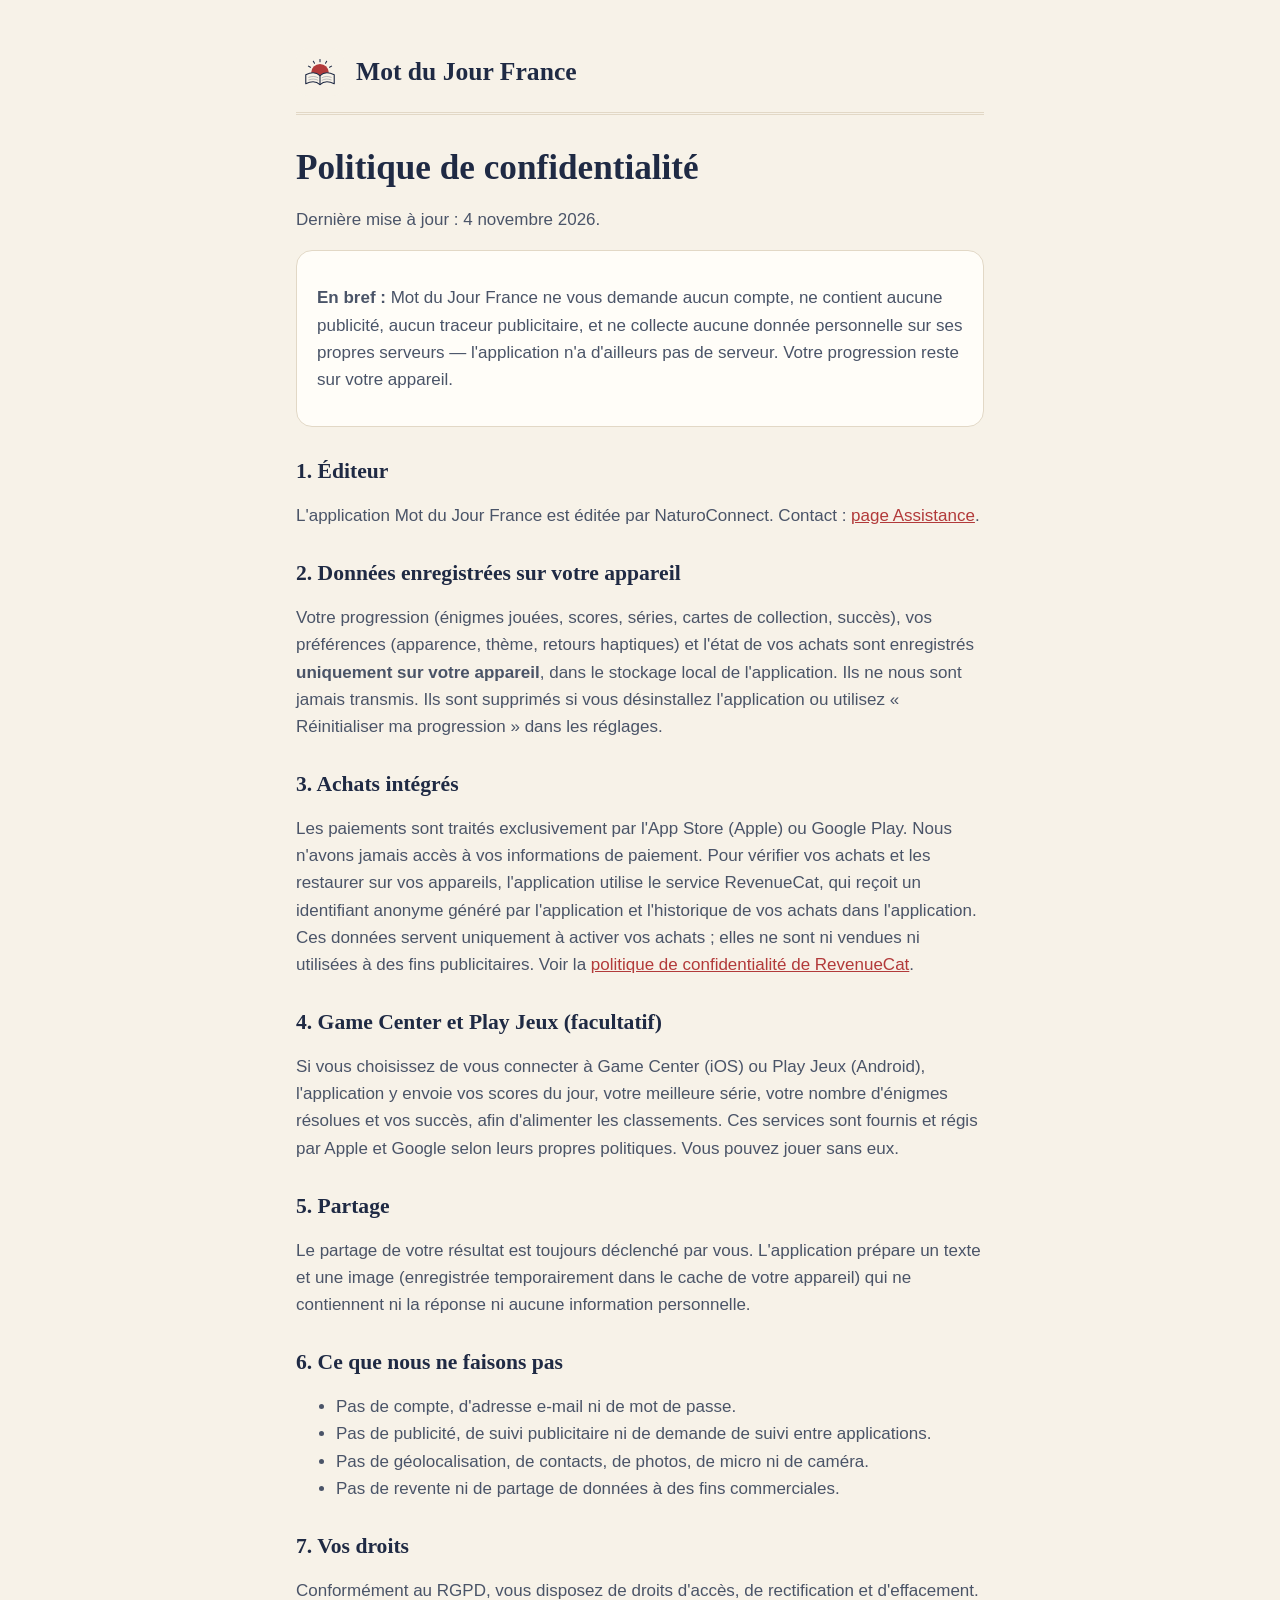
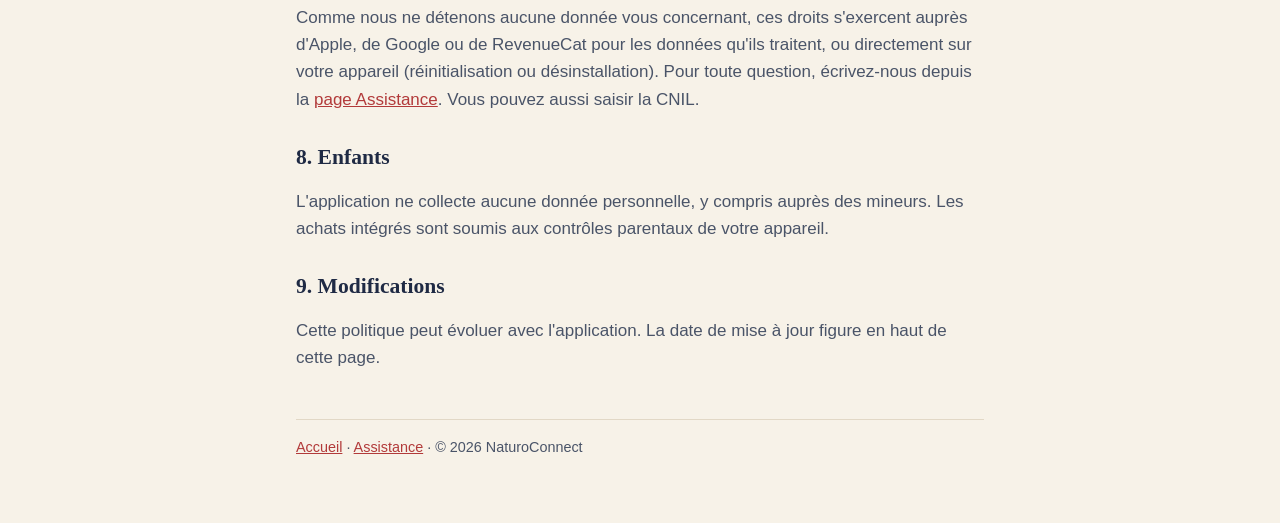
==== confidentialite.html @ ed029314 "Site de Mot du Jour France : présentation, confidentialité, assistance Co-Authored-By: Claude Opus 5" ====
<!doctype html>
<html lang="fr">
  <head>
    <meta charset="utf-8" />
    <meta name="viewport" content="width=device-width, initial-scale=1" />
    <title>Politique de confidentialité — Mot du Jour France</title>
    <link rel="icon" href="icon.svg" type="image/svg+xml" />
    <link rel="stylesheet" href="styles.css" />
  </head>
  <body>
    <main>
      <header>
        <a class="brand" href="./"><img src="icon.svg" alt="" />Mot du Jour France</a>
      </header>

      <h1>Politique de confidentialité</h1>
      <p>Dernière mise à jour : 4 novembre 2026.</p>

      <div class="card">
        <p>
          <strong>En bref :</strong> Mot du Jour France ne vous demande aucun compte, ne contient
          aucune publicité, aucun traceur publicitaire, et ne collecte aucune donnée personnelle
          sur ses propres serveurs — l'application n'a d'ailleurs pas de serveur. Votre progression
          reste sur votre appareil.
        </p>
      </div>

      <h2>1. Éditeur</h2>
      <p>
        L'application Mot du Jour France est éditée par NaturoConnect.
        Contact : <a href="support.html">page Assistance</a>.
      </p>

      <h2>2. Données enregistrées sur votre appareil</h2>
      <p>
        Votre progression (énigmes jouées, scores, séries, cartes de collection, succès), vos
        préférences (apparence, thème, retours haptiques) et l'état de vos achats sont enregistrés
        <strong>uniquement sur votre appareil</strong>, dans le stockage local de l'application.
        Ils ne nous sont jamais transmis. Ils sont supprimés si vous désinstallez l'application ou
        utilisez « Réinitialiser ma progression » dans les réglages.
      </p>

      <h2>3. Achats intégrés</h2>
      <p>
        Les paiements sont traités exclusivement par l'App Store (Apple) ou Google Play. Nous
        n'avons jamais accès à vos informations de paiement. Pour vérifier vos achats et les
        restaurer sur vos appareils, l'application utilise le service RevenueCat, qui reçoit un
        identifiant anonyme généré par l'application et l'historique de vos achats dans
        l'application. Ces données servent uniquement à activer vos achats ; elles ne sont ni
        vendues ni utilisées à des fins publicitaires. Voir la
        <a href="https://www.revenuecat.com/privacy" rel="noopener">politique de confidentialité de RevenueCat</a>.
      </p>

      <h2>4. Game Center et Play Jeux (facultatif)</h2>
      <p>
        Si vous choisissez de vous connecter à Game Center (iOS) ou Play Jeux (Android),
        l'application y envoie vos scores du jour, votre meilleure série, votre nombre d'énigmes
        résolues et vos succès, afin d'alimenter les classements. Ces services sont fournis et
        régis par Apple et Google selon leurs propres politiques. Vous pouvez jouer sans eux.
      </p>

      <h2>5. Partage</h2>
      <p>
        Le partage de votre résultat est toujours déclenché par vous. L'application prépare un
        texte et une image (enregistrée temporairement dans le cache de votre appareil) qui ne
        contiennent ni la réponse ni aucune information personnelle.
      </p>

      <h2>6. Ce que nous ne faisons pas</h2>
      <ul>
        <li>Pas de compte, d'adresse e-mail ni de mot de passe.</li>
        <li>Pas de publicité, de suivi publicitaire ni de demande de suivi entre applications.</li>
        <li>Pas de géolocalisation, de contacts, de photos, de micro ni de caméra.</li>
        <li>Pas de revente ni de partage de données à des fins commerciales.</li>
      </ul>

      <h2>7. Vos droits</h2>
      <p>
        Conformément au RGPD, vous disposez de droits d'accès, de rectification et d'effacement.
        Comme nous ne détenons aucune donnée vous concernant, ces droits s'exercent auprès
        d'Apple, de Google ou de RevenueCat pour les données qu'ils traitent, ou directement sur
        votre appareil (réinitialisation ou désinstallation). Pour toute question, écrivez-nous
        depuis la <a href="support.html">page Assistance</a>. Vous pouvez aussi saisir la CNIL.
      </p>

      <h2>8. Enfants</h2>
      <p>
        L'application ne collecte aucune donnée personnelle, y compris auprès des mineurs.
        Les achats intégrés sont soumis aux contrôles parentaux de votre appareil.
      </p>

      <h2>9. Modifications</h2>
      <p>
        Cette politique peut évoluer avec l'application. La date de mise à jour figure en haut
        de cette page.
      </p>

      <footer><a href="./">Accueil</a> · <a href="support.html">Assistance</a> · © 2026 NaturoConnect</footer>
    </main>
  </body>
</html>
---- styles.css ----
:root {
  --paper: #f7f2e8;
  --surface: #fffdf8;
  --ink: #1f2a44;
  --ink-2: #4a5468;
  --line: #e2d8c6;
  --accent: #b23a3a;
  --serif: 'Iowan Old Style', 'Palatino', Georgia, serif;
  --sans: -apple-system, BlinkMacSystemFont, 'Segoe UI', Roboto, 'Helvetica Neue', Arial, sans-serif;
  color-scheme: light dark;
}

@media (prefers-color-scheme: dark) {
  :root {
    --paper: #12161f;
    --surface: #1a202c;
    --ink: #efe9dc;
    --ink-2: #c9c2b4;
    --line: #2b3343;
    --accent: #e07a6e;
  }
}

* {
  box-sizing: border-box;
}

body {
  margin: 0;
  background: var(--paper);
  color: var(--ink);
  font: 17px/1.6 var(--sans);
}

main {
  max-width: 720px;
  margin: 0 auto;
  padding: 48px 16px 64px;
}

header {
  border-bottom: 3px double var(--line);
  margin-bottom: 32px;
  padding-bottom: 16px;
}

.brand {
  display: flex;
  align-items: center;
  gap: 12px;
  color: var(--ink);
  text-decoration: none;
  font-family: var(--serif);
  font-size: 1.6rem;
  font-weight: 600;
}

.brand img {
  width: 48px;
  height: 48px;
  border-radius: 12px;
}

h1,
h2 {
  font-family: var(--serif);
  line-height: 1.2;
}

h1 {
  font-size: 2.2rem;
  margin: 0 0 8px;
}

h2 {
  font-size: 1.35rem;
  margin: 32px 0 8px;
}

p,
li {
  color: var(--ink-2);
}

a {
  color: var(--accent);
}

.card {
  background: var(--surface);
  border: 1px solid var(--line);
  border-radius: 16px;
  padding: 16px 20px;
}

nav ul {
  display: flex;
  flex-wrap: wrap;
  gap: 16px;
  padding: 0;
  list-style: none;
}

footer {
  margin-top: 48px;
  padding-top: 16px;
  border-top: 1px solid var(--line);
  font-size: 0.9rem;
  color: var(--ink-2);
}
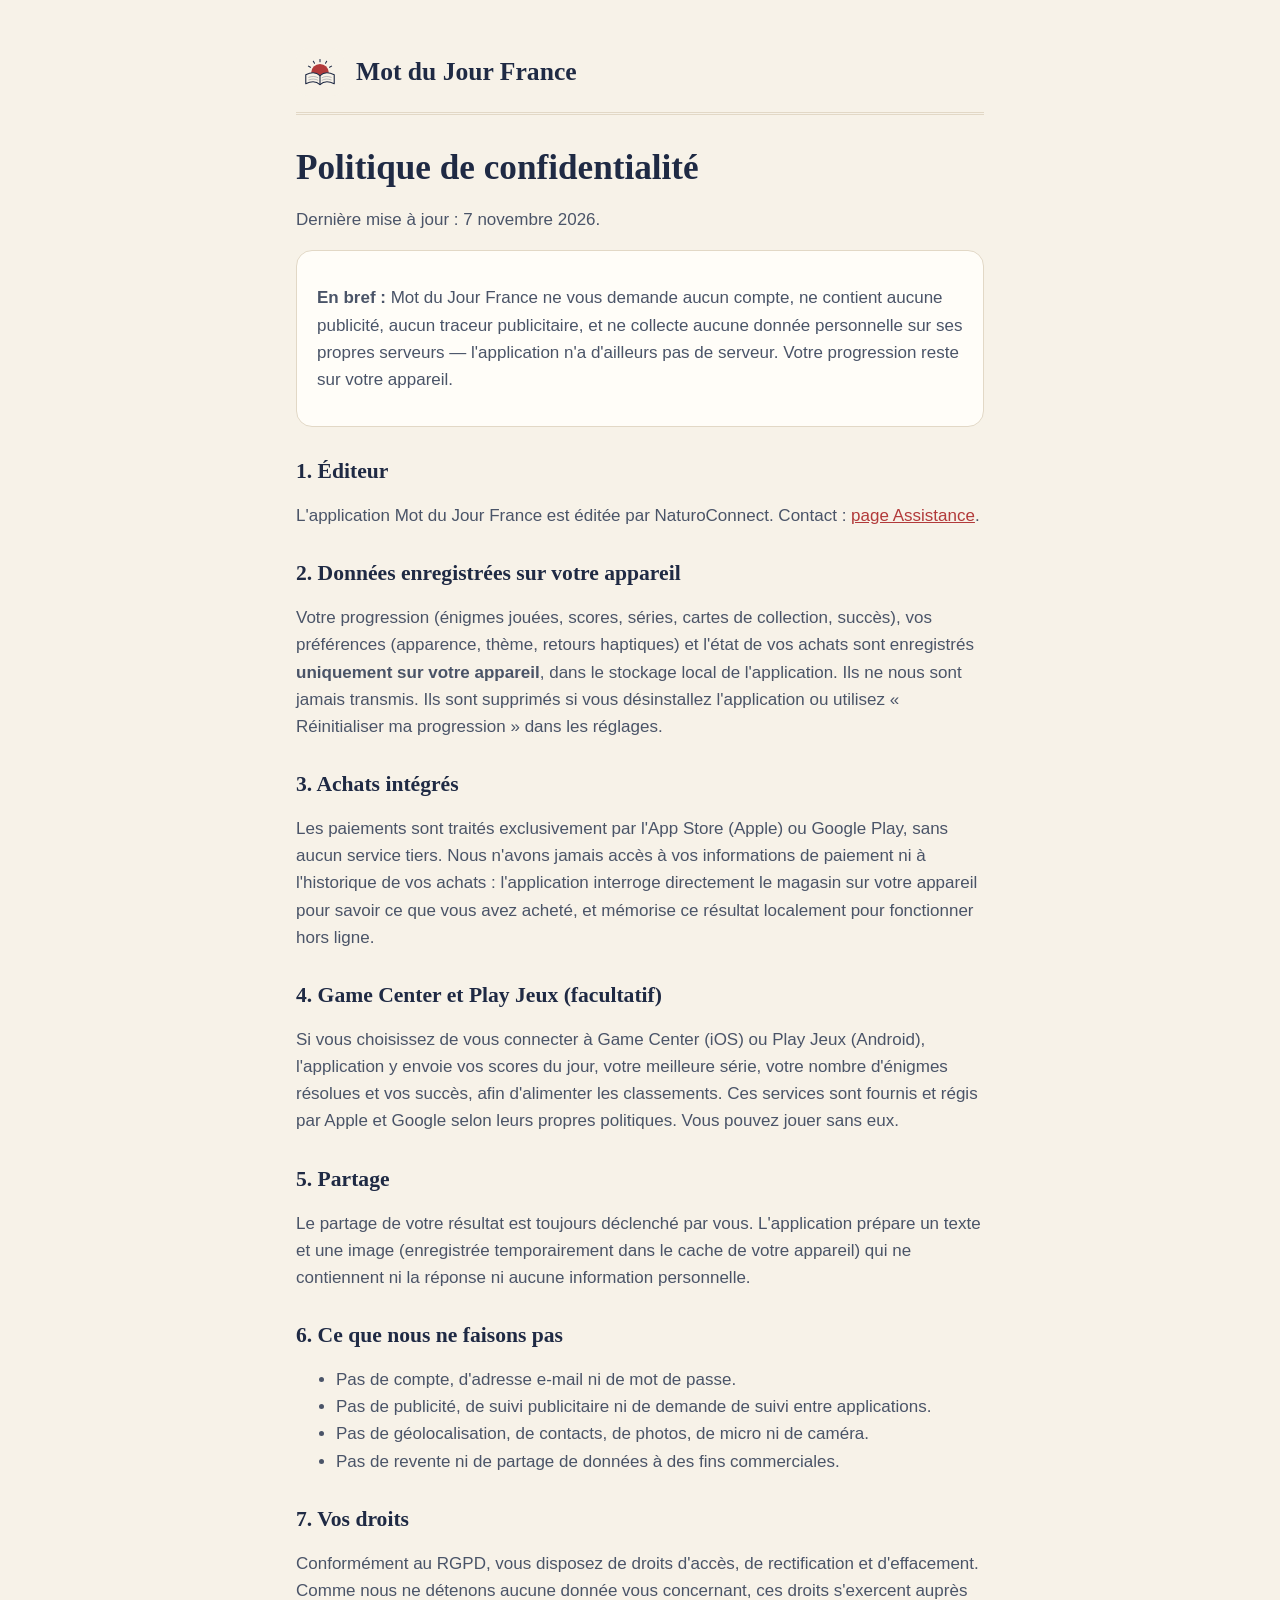
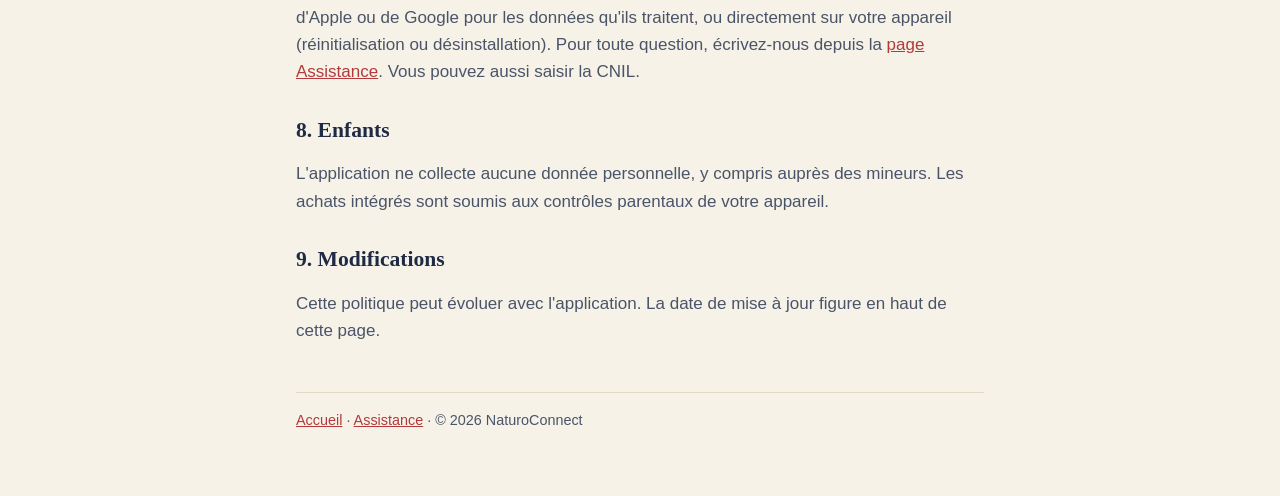
==== commit d6ec5937: "Confidentialité : achats traités par Apple et Google, sans service tiers Co-Authored-By: Claude Opus" ====
--- a/confidentialite.html
+++ b/confidentialite.html
@@ -14,7 +14,7 @@
       </header>
 
       <h1>Politique de confidentialité</h1>
-      <p>Dernière mise à jour : 4 novembre 2026.</p>
+      <p>Dernière mise à jour : 7 novembre 2026.</p>
 
       <div class="card">
         <p>
@@ -42,13 +42,11 @@
 
       <h2>3. Achats intégrés</h2>
       <p>
-        Les paiements sont traités exclusivement par l'App Store (Apple) ou Google Play. Nous
-        n'avons jamais accès à vos informations de paiement. Pour vérifier vos achats et les
-        restaurer sur vos appareils, l'application utilise le service RevenueCat, qui reçoit un
-        identifiant anonyme généré par l'application et l'historique de vos achats dans
-        l'application. Ces données servent uniquement à activer vos achats ; elles ne sont ni
-        vendues ni utilisées à des fins publicitaires. Voir la
-        <a href="https://www.revenuecat.com/privacy" rel="noopener">politique de confidentialité de RevenueCat</a>.
+        Les paiements sont traités exclusivement par l'App Store (Apple) ou Google Play, sans
+        aucun service tiers. Nous n'avons jamais accès à vos informations de paiement ni à
+        l'historique de vos achats : l'application interroge directement le magasin sur votre
+        appareil pour savoir ce que vous avez acheté, et mémorise ce résultat localement pour
+        fonctionner hors ligne.
       </p>
 
       <h2>4. Game Center et Play Jeux (facultatif)</h2>
@@ -78,7 +76,7 @@
       <p>
         Conformément au RGPD, vous disposez de droits d'accès, de rectification et d'effacement.
         Comme nous ne détenons aucune donnée vous concernant, ces droits s'exercent auprès
-        d'Apple, de Google ou de RevenueCat pour les données qu'ils traitent, ou directement sur
+        d'Apple ou de Google pour les données qu'ils traitent, ou directement sur
         votre appareil (réinitialisation ou désinstallation). Pour toute question, écrivez-nous
         depuis la <a href="support.html">page Assistance</a>. Vous pouvez aussi saisir la CNIL.
       </p>
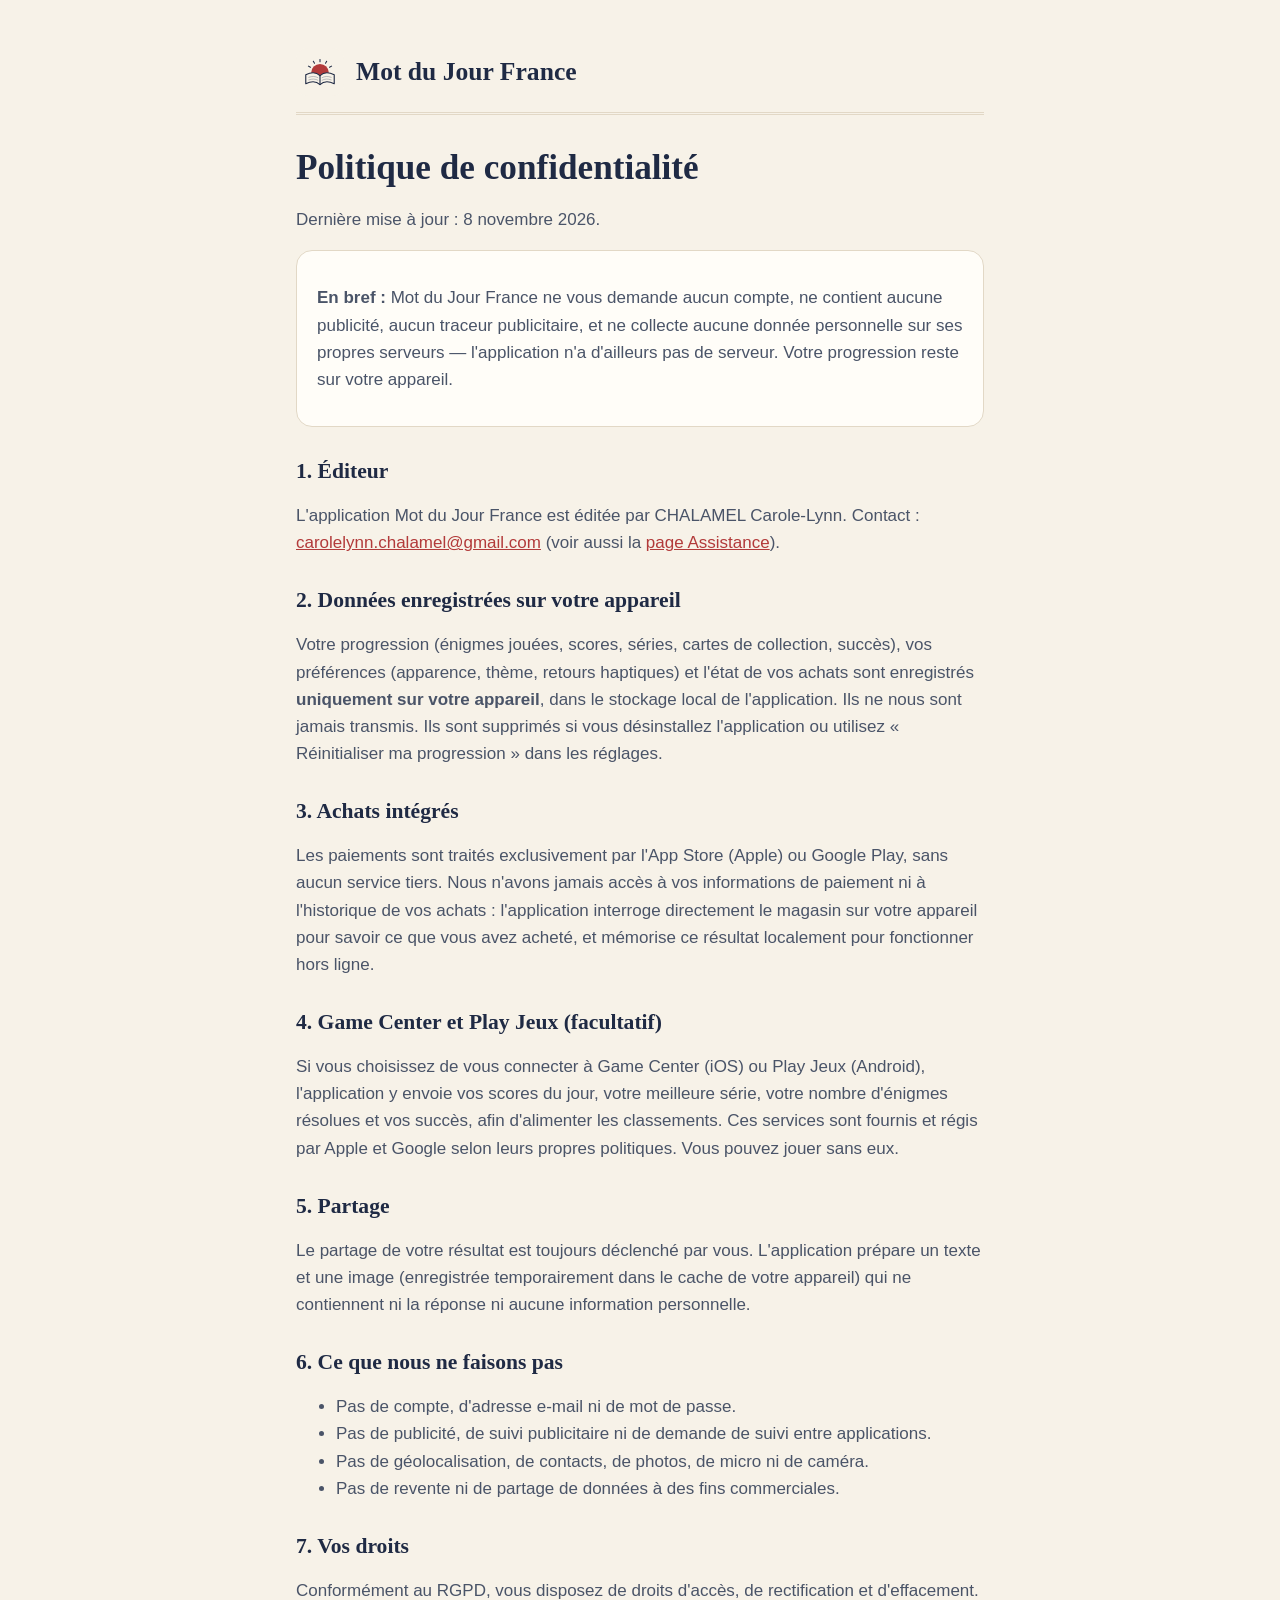
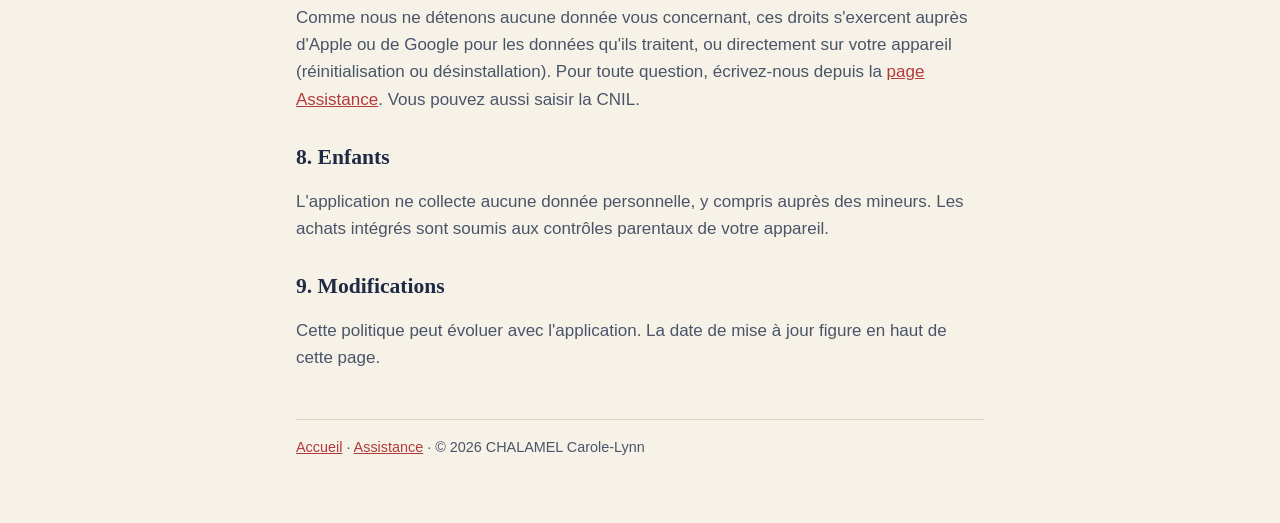
==== commit f348e91b: "Éditrice CHALAMEL Carole-Lynn, contact, FAQ Premium et joker de série Co-Authored-By: Claude Opus 5." ====
--- a/confidentialite.html
+++ b/confidentialite.html
@@ -14,7 +14,7 @@
       </header>
 
       <h1>Politique de confidentialité</h1>
-      <p>Dernière mise à jour : 7 novembre 2026.</p>
+      <p>Dernière mise à jour : 8 novembre 2026.</p>
 
       <div class="card">
         <p>
@@ -27,8 +27,8 @@
 
       <h2>1. Éditeur</h2>
       <p>
-        L'application Mot du Jour France est éditée par NaturoConnect.
-        Contact : <a href="support.html">page Assistance</a>.
+        L'application Mot du Jour France est éditée par CHALAMEL Carole-Lynn.
+        Contact : <a href="mailto:carolelynn.chalamel@gmail.com">carolelynn.chalamel@gmail.com</a> (voir aussi la <a href="support.html">page Assistance</a>).
       </p>
 
       <h2>2. Données enregistrées sur votre appareil</h2>
@@ -93,7 +93,7 @@
         de cette page.
       </p>
 
-      <footer><a href="./">Accueil</a> · <a href="support.html">Assistance</a> · © 2026 NaturoConnect</footer>
+      <footer><a href="./">Accueil</a> · <a href="support.html">Assistance</a> · © 2026 CHALAMEL Carole-Lynn</footer>
     </main>
   </body>
 </html>
